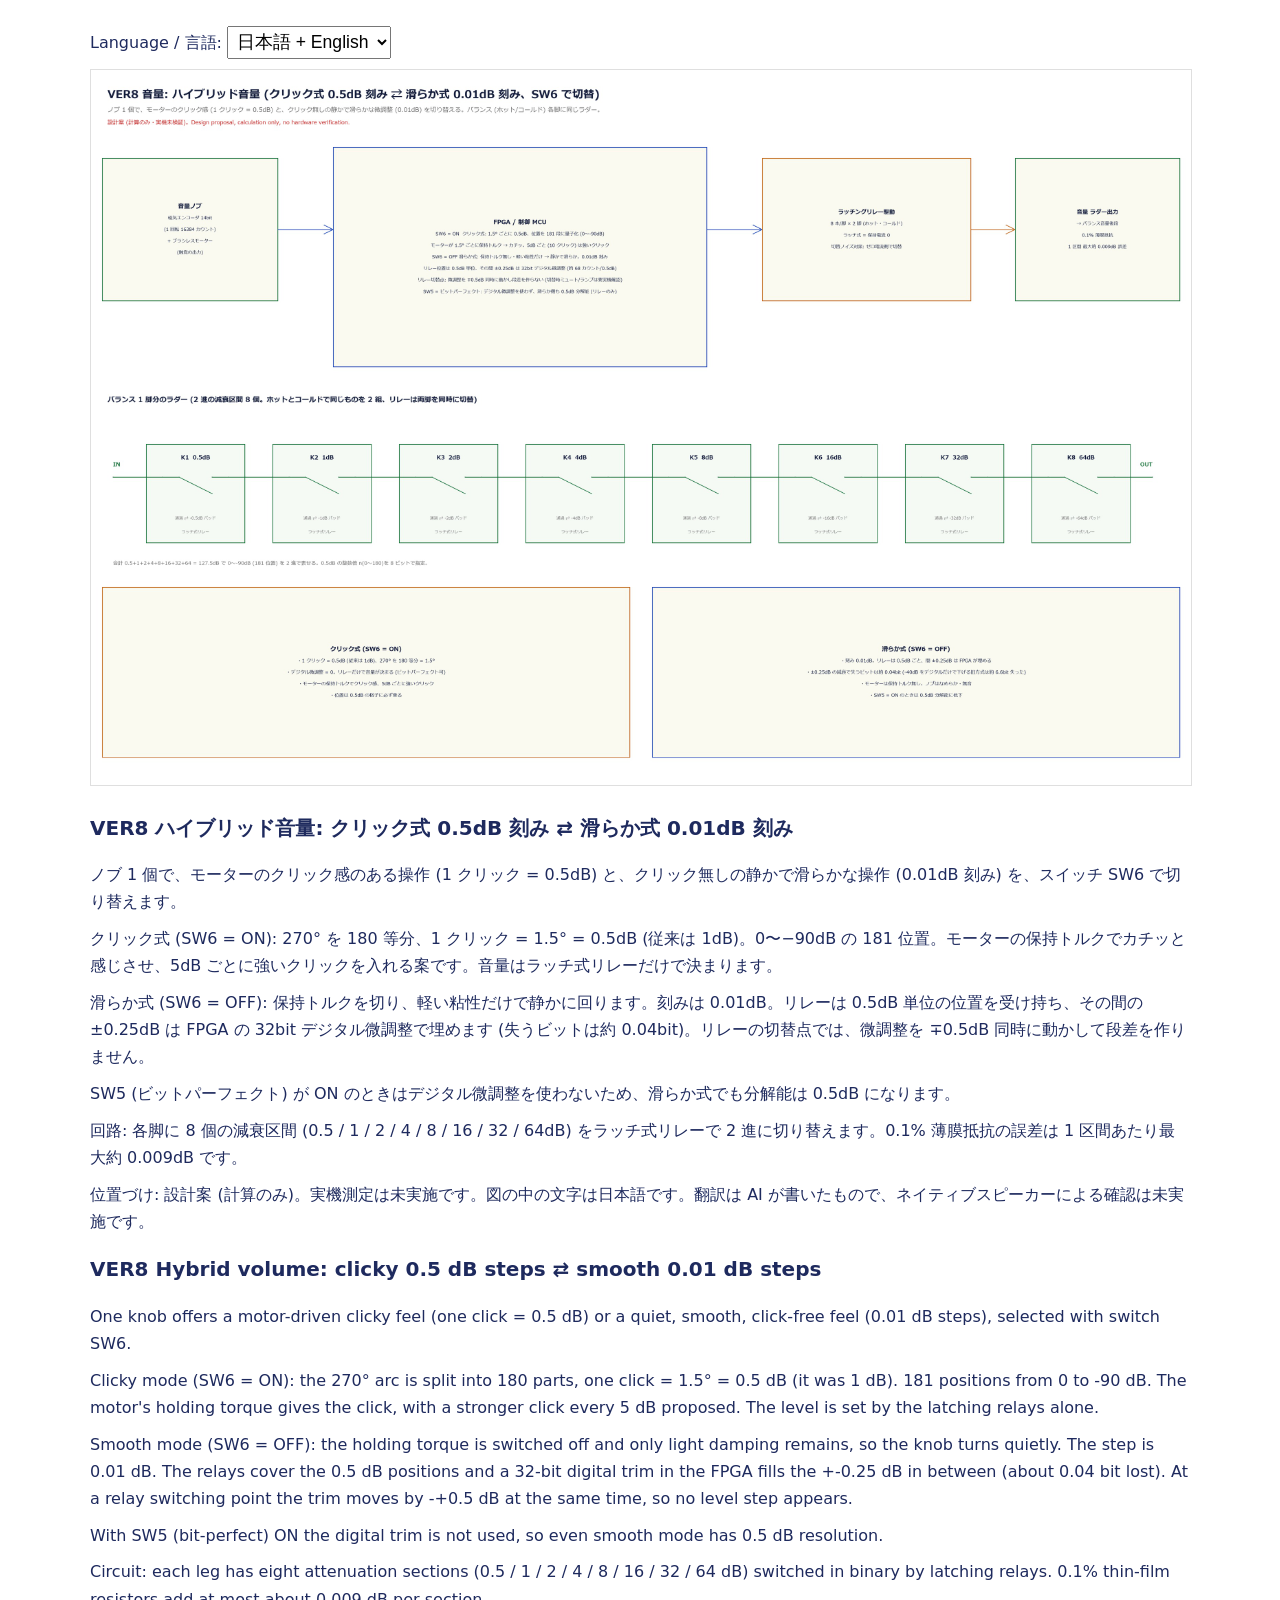
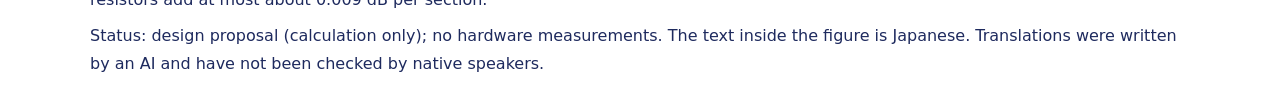
==== analog-amp/ver8-volume.html @ 89228691 "analog-amp: VER8・SV-VER11の音量の回路図と説明(10言語、既定は日英) Co-Authored-By: Claude Sonnet 5.5 <noreply@anthropic" ====
<!doctype html><html lang="ja"><head><meta charset="utf-8"><meta name="viewport" content="width=device-width,initial-scale=1">
<title>VER8 hybrid volume</title>
<style>:root{--bg:#fff;--fg:#1e2a5e}@media(prefers-color-scheme:dark){:root{--bg:#14172a;--fg:#e6e9ff}}
body{margin:0 auto;max-width:1100px;padding:16px;background:var(--bg);color:var(--fg);font:16px/1.7 system-ui,"Meiryo",sans-serif}
img{max-width:100%;height:auto;border:1px solid #8884}select{font-size:1.1rem;padding:.3rem}h2{font-size:1.25rem}p{margin:.6rem 0}section{margin-top:1rem}</style></head><body>
<p><label>Language / 言語: <select id="sel"><option value="default">日本語 + English</option><option value="ja">日本語</option><option value="en">English</option><option value="de">Deutsch</option><option value="ru">Русский</option><option value="uk">Українська</option><option value="it">Italiano</option><option value="fr">Français</option><option value="es">Español</option><option value="ar">العربية</option><option value="fa">فارسی</option></select></label></p>
<p><img src="ver8-volume.jpg" alt="VER8 hybrid volume schematic"></p>
<section lang="ja" id="ja" hidden><h2>VER8 ハイブリッド音量: クリック式 0.5dB 刻み ⇄ 滑らか式 0.01dB 刻み</h2><p>ノブ 1 個で、モーターのクリック感のある操作 (1 クリック = 0.5dB) と、クリック無しの静かで滑らかな操作 (0.01dB 刻み) を、スイッチ SW6 で切り替えます。</p><p>クリック式 (SW6 = ON): 270° を 180 等分、1 クリック = 1.5° = 0.5dB (従来は 1dB)。0〜−90dB の 181 位置。モーターの保持トルクでカチッと感じさせ、5dB ごとに強いクリックを入れる案です。音量はラッチ式リレーだけで決まります。</p><p>滑らか式 (SW6 = OFF): 保持トルクを切り、軽い粘性だけで静かに回ります。刻みは 0.01dB。リレーは 0.5dB 単位の位置を受け持ち、その間の ±0.25dB は FPGA の 32bit デジタル微調整で埋めます (失うビットは約 0.04bit)。リレーの切替点では、微調整を ∓0.5dB 同時に動かして段差を作りません。</p><p>SW5 (ビットパーフェクト) が ON のときはデジタル微調整を使わないため、滑らか式でも分解能は 0.5dB になります。</p><p>回路: 各脚に 8 個の減衰区間 (0.5 / 1 / 2 / 4 / 8 / 16 / 32 / 64dB) をラッチ式リレーで 2 進に切り替えます。0.1% 薄膜抵抗の誤差は 1 区間あたり最大約 0.009dB です。</p><p>位置づけ: 設計案 (計算のみ)。実機測定は未実施です。図の中の文字は日本語です。翻訳は AI が書いたもので、ネイティブスピーカーによる確認は未実施です。</p></section>
<section lang="en" id="en" hidden><h2>VER8 Hybrid volume: clicky 0.5 dB steps ⇄ smooth 0.01 dB steps</h2><p>One knob offers a motor-driven clicky feel (one click = 0.5 dB) or a quiet, smooth, click-free feel (0.01 dB steps), selected with switch SW6.</p><p>Clicky mode (SW6 = ON): the 270° arc is split into 180 parts, one click = 1.5° = 0.5 dB (it was 1 dB). 181 positions from 0 to -90 dB. The motor&#x27;s holding torque gives the click, with a stronger click every 5 dB proposed. The level is set by the latching relays alone.</p><p>Smooth mode (SW6 = OFF): the holding torque is switched off and only light damping remains, so the knob turns quietly. The step is 0.01 dB. The relays cover the 0.5 dB positions and a 32-bit digital trim in the FPGA fills the +-0.25 dB in between (about 0.04 bit lost). At a relay switching point the trim moves by -+0.5 dB at the same time, so no level step appears.</p><p>With SW5 (bit-perfect) ON the digital trim is not used, so even smooth mode has 0.5 dB resolution.</p><p>Circuit: each leg has eight attenuation sections (0.5 / 1 / 2 / 4 / 8 / 16 / 32 / 64 dB) switched in binary by latching relays. 0.1% thin-film resistors add at most about 0.009 dB per section.</p><p>Status: design proposal (calculation only); no hardware measurements. The text inside the figure is Japanese. Translations were written by an AI and have not been checked by native speakers.</p></section>
<section lang="de" id="de" hidden><h2>VER8 Hybrid-Lautstärke: klickend in 0,5-dB-Schritten ⇄ gleitend in 0,01-dB-Schritten</h2><p>Ein einziger Drehknopf bietet entweder motorisch erzeugtes Klickgefühl (ein Klick = 0,5 dB) oder ein leises, gleitendes Drehen ohne Klicks (0,01-dB-Schritte); umgeschaltet wird mit dem Schalter SW6.</p><p>Klickmodus (SW6 = EIN): Der Drehwinkel von 270° ist in 180 Teile geteilt, ein Klick = 1,5° = 0,5 dB (früher 1 dB). 181 Stellungen von 0 bis −90 dB. Das Haltemoment des Motors erzeugt den Klick; vorgeschlagen ist ein stärkerer Klick alle 5 dB. Der Pegel wird allein von den Latching-Relais bestimmt.</p><p>Gleitmodus (SW6 = AUS): Das Haltemoment wird abgeschaltet, es bleibt nur eine leichte Dämpfung, der Knopf dreht sich leise. Die Schrittweite beträgt 0,01 dB. Die Relais decken die 0,5-dB-Stellungen ab, eine digitale 32-Bit-Feinkorrektur im FPGA füllt die ±0,25 dB dazwischen (etwa 0,04 Bit gehen verloren). Am Relais-Umschaltpunkt wird die Korrektur gleichzeitig um ∓0,5 dB bewegt, damit kein Pegelsprung entsteht.</p><p>Ist SW5 (Bit-Perfect) EIN, wird die digitale Feinkorrektur nicht verwendet; auch der Gleitmodus hat dann nur 0,5 dB Auflösung.</p><p>Schaltung: Jeder Zweig hat acht Dämpfungsglieder (0,5 / 1 / 2 / 4 / 8 / 16 / 32 / 64 dB), die binär über Latching-Relais geschaltet werden. 0,1-%-Dünnschichtwiderstände erzeugen höchstens etwa 0,009 dB Abweichung je Glied.</p><p>Status: Entwurf (nur berechnet), keine Messungen am Gerät. Die Beschriftung in der Abbildung ist japanisch. Die Übersetzungen stammen von einer KI und wurden nicht von Muttersprachlern geprüft.</p></section>
<section lang="ru" id="ru" hidden><h2>VER8 Гибридная регулировка громкости: щелчки по 0,5 дБ ⇄ плавно по 0,01 дБ</h2><p>Одна ручка даёт либо ощущение щелчков от мотора (один щелчок = 0,5 дБ), либо тихое плавное вращение без щелчков (шаг 0,01 дБ); режим выбирается переключателем SW6.</p><p>Режим щелчков (SW6 = ВКЛ): угол 270° разделён на 180 частей, один щелчок = 1,5° = 0,5 дБ (раньше 1 дБ). 181 положение от 0 до −90 дБ. Щелчок создаёт удерживающий момент мотора; предлагается более сильный щелчок через каждые 5 дБ. Уровень задают только реле с фиксацией.</p><p>Плавный режим (SW6 = ВЫКЛ): удерживающий момент отключён, остаётся лишь лёгкое демпфирование, ручка вращается тихо. Шаг 0,01 дБ. Реле отвечают за положения через 0,5 дБ, а 32-разрядная цифровая подстройка в ПЛИС заполняет промежуток ±0,25 дБ (теряется около 0,04 бита). В точке переключения реле подстройка одновременно смещается на ∓0,5 дБ, поэтому скачка уровня нет.</p><p>Если SW5 (бит-в-бит) включён, цифровая подстройка не используется, и даже в плавном режиме разрешение составляет 0,5 дБ.</p><p>Схема: в каждом плече восемь ступеней ослабления (0,5 / 1 / 2 / 4 / 8 / 16 / 32 / 64 дБ), коммутируемых двоично реле с фиксацией. Тонкоплёночные резисторы 0,1 % дают не более около 0,009 дБ погрешности на ступень.</p><p>Статус: проект (только расчёт), измерений на реальном устройстве нет. Надписи на рисунке — на японском. Переводы выполнены ИИ и не проверялись носителями языка.</p></section>
<section lang="uk" id="uk" hidden><h2>VER8 Гібридне регулювання гучності: клацання по 0,5 дБ ⇄ плавно по 0,01 дБ</h2><p>Одна ручка дає або відчуття клацань від мотора (одне клацання = 0,5 дБ), або тихе плавне обертання без клацань (крок 0,01 дБ); режим обирається перемикачем SW6.</p><p>Режим клацань (SW6 = УВІМК): кут 270° поділено на 180 частин, одне клацання = 1,5° = 0,5 дБ (раніше 1 дБ). 181 положення від 0 до −90 дБ. Клацання створює утримувальний момент мотора; пропонується сильніше клацання через кожні 5 дБ. Рівень задають лише реле з фіксацією.</p><p>Плавний режим (SW6 = ВИМК): утримувальний момент вимкнено, лишається тільки легке демпфування, ручка обертається тихо. Крок 0,01 дБ. Реле відповідають за положення через 0,5 дБ, а 32-розрядне цифрове підстроювання в ПЛІС заповнює проміжок ±0,25 дБ (втрачається близько 0,04 біта). У точці перемикання реле підстроювання одночасно зміщується на ∓0,5 дБ, тож стрибка рівня немає.</p><p>Якщо SW5 (біт-у-біт) увімкнено, цифрове підстроювання не використовується, і навіть у плавному режимі роздільність становить 0,5 дБ.</p><p>Схема: у кожному плечі вісім ступенів послаблення (0,5 / 1 / 2 / 4 / 8 / 16 / 32 / 64 дБ), які двійково комутуються реле з фіксацією. Тонкоплівкові резистори 0,1 % дають не більше близько 0,009 дБ похибки на ступінь.</p><p>Статус: проєкт (лише розрахунок), вимірювань на реальному пристрої немає. Написи на рисунку — японською. Переклади виконано ШІ й не перевірено носіями мови.</p></section>
<section lang="it" id="it" hidden><h2>VER8 Volume ibrido: a scatti da 0,5 dB ⇄ fluido da 0,01 dB</h2><p>Un&#x27;unica manopola offre il feeling a scatti generato dal motore (uno scatto = 0,5 dB) oppure una rotazione silenziosa e fluida senza scatti (passi da 0,01 dB), selezionabile con l&#x27;interruttore SW6.</p><p>Modalità a scatti (SW6 = ON): l&#x27;arco di 270° è diviso in 180 parti, uno scatto = 1,5° = 0,5 dB (prima 1 dB). 181 posizioni da 0 a −90 dB. La coppia di tenuta del motore dà lo scatto; si propone uno scatto più marcato ogni 5 dB. Il livello è fissato solo dai relè a ritenuta.</p><p>Modalità fluida (SW6 = OFF): la coppia di tenuta è disattivata e resta solo un leggero smorzamento, quindi la manopola gira in silenzio. Il passo è 0,01 dB. I relè coprono le posizioni da 0,5 dB e una regolazione fine digitale a 32 bit nell&#x27;FPGA riempie i ±0,25 dB intermedi (si perdono circa 0,04 bit). Al punto di commutazione dei relè la regolazione si sposta di ∓0,5 dB nello stesso istante, così non compare alcun gradino di livello.</p><p>Con SW5 (bit-perfect) su ON la regolazione fine digitale non viene usata, quindi anche la modalità fluida ha una risoluzione di 0,5 dB.</p><p>Circuito: ogni ramo ha otto sezioni di attenuazione (0,5 / 1 / 2 / 4 / 8 / 16 / 32 / 64 dB) commutate in binario da relè a ritenuta. Le resistenze a film sottile allo 0,1 % introducono al massimo circa 0,009 dB per sezione.</p><p>Stato: proposta di progetto (solo calcolo), nessuna misura su hardware. Il testo nella figura è in giapponese. Le traduzioni sono state scritte da un&#x27;IA e non sono state verificate da madrelingua.</p></section>
<section lang="fr" id="fr" hidden><h2>VER8 Volume hybride : par crans de 0,5 dB ⇄ fluide par pas de 0,01 dB</h2><p>Un seul bouton offre soit la sensation de crans produite par le moteur (un cran = 0,5 dB), soit une rotation silencieuse et fluide sans crans (pas de 0,01 dB), au choix avec l&#x27;interrupteur SW6.</p><p>Mode à crans (SW6 = ON) : l&#x27;arc de 270° est divisé en 180 parties, un cran = 1,5° = 0,5 dB (auparavant 1 dB). 181 positions de 0 à −90 dB. Le couple de maintien du moteur donne le cran ; un cran plus marqué tous les 5 dB est proposé. Le niveau est fixé uniquement par les relais à verrouillage.</p><p>Mode fluide (SW6 = OFF) : le couple de maintien est coupé et il ne reste qu&#x27;un léger amortissement, le bouton tourne donc silencieusement. Le pas est de 0,01 dB. Les relais couvrent les positions de 0,5 dB et un réglage fin numérique sur 32 bits dans le FPGA comble les ±0,25 dB intermédiaires (environ 0,04 bit perdu). Au point de commutation d&#x27;un relais, le réglage fin se déplace de ∓0,5 dB au même instant, de sorte qu&#x27;aucune marche de niveau n&#x27;apparaît.</p><p>Lorsque SW5 (bit-perfect) est sur ON, le réglage fin numérique n&#x27;est pas utilisé ; même en mode fluide la résolution est alors de 0,5 dB.</p><p>Circuit : chaque branche comporte huit cellules d&#x27;atténuation (0,5 / 1 / 2 / 4 / 8 / 16 / 32 / 64 dB) commutées en binaire par des relais à verrouillage. Les résistances à couche mince à 0,1 % ajoutent au plus environ 0,009 dB par cellule.</p><p>Statut : proposition de conception (calcul seulement), aucune mesure sur matériel. Le texte dans la figure est en japonais. Les traductions ont été rédigées par une IA et n&#x27;ont pas été vérifiées par des locuteurs natifs.</p></section>
<section lang="es" id="es" hidden><h2>VER8 Volumen híbrido: por clics de 0,5 dB ⇄ suave en pasos de 0,01 dB</h2><p>Un solo mando ofrece la sensación de clics generada por el motor (un clic = 0,5 dB) o un giro silencioso y suave sin clics (pasos de 0,01 dB), seleccionable con el interruptor SW6.</p><p>Modo con clics (SW6 = ON): el arco de 270° se divide en 180 partes, un clic = 1,5° = 0,5 dB (antes 1 dB). 181 posiciones de 0 a −90 dB. El par de retención del motor produce el clic; se propone un clic más fuerte cada 5 dB. El nivel lo fijan solo los relés de enclavamiento.</p><p>Modo suave (SW6 = OFF): se desactiva el par de retención y solo queda un ligero amortiguamiento, de modo que el mando gira en silencio. El paso es de 0,01 dB. Los relés cubren las posiciones de 0,5 dB y un ajuste fino digital de 32 bits en la FPGA rellena los ±0,25 dB intermedios (se pierden unos 0,04 bits). En el punto de conmutación de un relé, el ajuste fino se desplaza ∓0,5 dB a la vez, así que no aparece ningún escalón de nivel.</p><p>Con SW5 (bit-perfect) en ON no se usa el ajuste fino digital, por lo que incluso el modo suave tiene una resolución de 0,5 dB.</p><p>Circuito: cada rama tiene ocho secciones de atenuación (0,5 / 1 / 2 / 4 / 8 / 16 / 32 / 64 dB) conmutadas en binario por relés de enclavamiento. Las resistencias de película delgada al 0,1 % añaden como máximo unos 0,009 dB por sección.</p><p>Estado: propuesta de diseño (solo cálculo), sin mediciones en hardware. El texto dentro de la figura está en japonés. Las traducciones las escribió una IA y no las han revisado hablantes nativos.</p></section>
<section lang="ar" dir="rtl" id="ar" hidden><h2>VER8 مستوى صوت هجين: نقرات بخطوة 0.5 ديسيبل ⇄ سلس بخطوة 0.01 ديسيبل</h2><p>يوفّر مقبض واحد إما إحساس النقرات الناتج عن المحرّك (نقرة واحدة = 0.5 ديسيبل) أو دورانًا هادئًا وسلسًا بلا نقرات (خطوة 0.01 ديسيبل)، ويُختار ذلك بالمفتاح SW6.</p><p>وضع النقرات (SW6 = تشغيل): يُقسَّم قوس 270° إلى 180 جزءًا، والنقرة الواحدة = 1.5° = 0.5 ديسيبل (كانت 1 ديسيبل). 181 موضعًا من 0 إلى −90 ديسيبل. تُنتج عزم تثبيت المحرّك النقرة، ويُقترح نقرة أقوى كل 5 ديسيبل. ويُحدَّد المستوى بالمرحّلات ذات التثبيت وحدها.</p><p>الوضع السلس (SW6 = إيقاف): يُلغى عزم التثبيت ويبقى تخميد خفيف فقط، فيدور المقبض بهدوء. الخطوة 0.01 ديسيبل. تتولى المرحّلات المواضع بخطوة 0.5 ديسيبل، ويملأ ضبط رقمي دقيق بدقة 32 بت في FPGA مجال ±0.25 ديسيبل بينها (يُفقد نحو 0.04 بت). وعند نقطة تبديل المرحّل يتحرك الضبط الدقيق بمقدار ∓0.5 ديسيبل في اللحظة نفسها فلا تظهر قفزة في المستوى.</p><p>عندما يكون SW5 (بت بيرفكت) قيد التشغيل لا يُستخدم الضبط الرقمي الدقيق، فتكون الدقة 0.5 ديسيبل حتى في الوضع السلس.</p><p>الدارة: في كل فرع ثماني مراحل توهين (0.5 / 1 / 2 / 4 / 8 / 16 / 32 / 64 ديسيبل) تُبدَّل ثنائيًا بمرحّلات ذات تثبيت. وتضيف المقاومات ذات الغشاء الرقيق بدقة 0.1% نحو 0.009 ديسيبل كحد أقصى لكل مرحلة.</p><p>الوضع: مقترح تصميم (حسابات فقط) ولم تُجرَ أي قياسات على جهاز فعلي. النص داخل الصورة بالياباني. كُتبت الترجمات بواسطة الذكاء الاصطناعي ولم يراجعها ناطقون أصليون.</p></section>
<section lang="fa" dir="rtl" id="fa" hidden><h2>VER8 ولوم ترکیبی: کلیکی با گام ۰٫۵ دسی‌بل ⇄ نرم با گام ۰٫۰۱ دسی‌بل</h2><p>یک دستگیره یا حس کلیک‌های موتوری (هر کلیک = ۰٫۵ دسی‌بل) یا چرخش آرام و نرم بدون کلیک (گام ۰٫۰۱ دسی‌بل) را فراهم می‌کند و با کلید SW6 انتخاب می‌شود.</p><p>حالت کلیکی (SW6 = روشن): قوس ۲۷۰ درجه به ۱۸۰ بخش تقسیم می‌شود و هر کلیک = ۱٫۵ درجه = ۰٫۵ دسی‌بل (قبلاً ۱ دسی‌بل). ۱۸۱ موقعیت از ۰ تا ۹۰− دسی‌بل. گشتاور نگهدارنده موتور کلیک را ایجاد می‌کند و کلیکی قوی‌تر در هر ۵ دسی‌بل پیشنهاد شده است. سطح فقط با رله‌های قفل‌شونده تعیین می‌شود.</p><p>حالت نرم (SW6 = خاموش): گشتاور نگهدارنده قطع می‌شود و فقط میرایی ملایمی می‌ماند، پس دستگیره بی‌صدا می‌چرخد. گام ۰٫۰۱ دسی‌بل است. رله‌ها موقعیت‌های ۰٫۵ دسی‌بلی را پوشش می‌دهند و تنظیم دقیق دیجیتال ۳۲ بیتی در FPGA بازهٔ ±۰٫۲۵ دسی‌بل میان آن‌ها را پر می‌کند (حدود ۰٫۰۴ بیت از دست می‌رود). در نقطهٔ سوئیچ رله، تنظیم دقیق هم‌زمان ∓۰٫۵ دسی‌بل جابه‌جا می‌شود تا پله‌ای در سطح پدید نیاید.</p><p>وقتی SW5 (بیت‌پرفکت) روشن است، تنظیم دقیق دیجیتال استفاده نمی‌شود و حتی در حالت نرم دقت ۰٫۵ دسی‌بل است.</p><p>مدار: هر شاخه هشت بخش تضعیف دارد (۰٫۵ / ۱ / ۲ / ۴ / ۸ / ۱۶ / ۳۲ / ۶۴ دسی‌بل) که با رله‌های قفل‌شونده به‌صورت دودویی سوئیچ می‌شوند. مقاومت‌های لایه‌نازک ۰٫۱٪ حداکثر حدود ۰٫۰۰۹ دسی‌بل خطا به ازای هر بخش اضافه می‌کنند.</p><p>وضعیت: پیشنهاد طراحی (فقط محاسبه) و بدون اندازه‌گیری روی سخت‌افزار. متن داخل تصویر ژاپنی است. ترجمه‌ها را هوش مصنوعی نوشته و گویشوران بومی بررسی نکرده‌اند.</p></section>
<script>(function(){var s=document.getElementById('sel');
function show(v){var on=v==='default'?['ja','en']:[v];document.querySelectorAll('section').forEach(function(e){e.hidden=on.indexOf(e.id)<0});s.value=v;try{localStorage.setItem('vollang',v)}catch(e){}}
var v='default';try{v=localStorage.getItem('vollang')||'default'}catch(e){}if(v!=='default'&&!document.getElementById(v))v='default';show(v);s.onchange=function(){show(s.value)}})();</script></body></html>
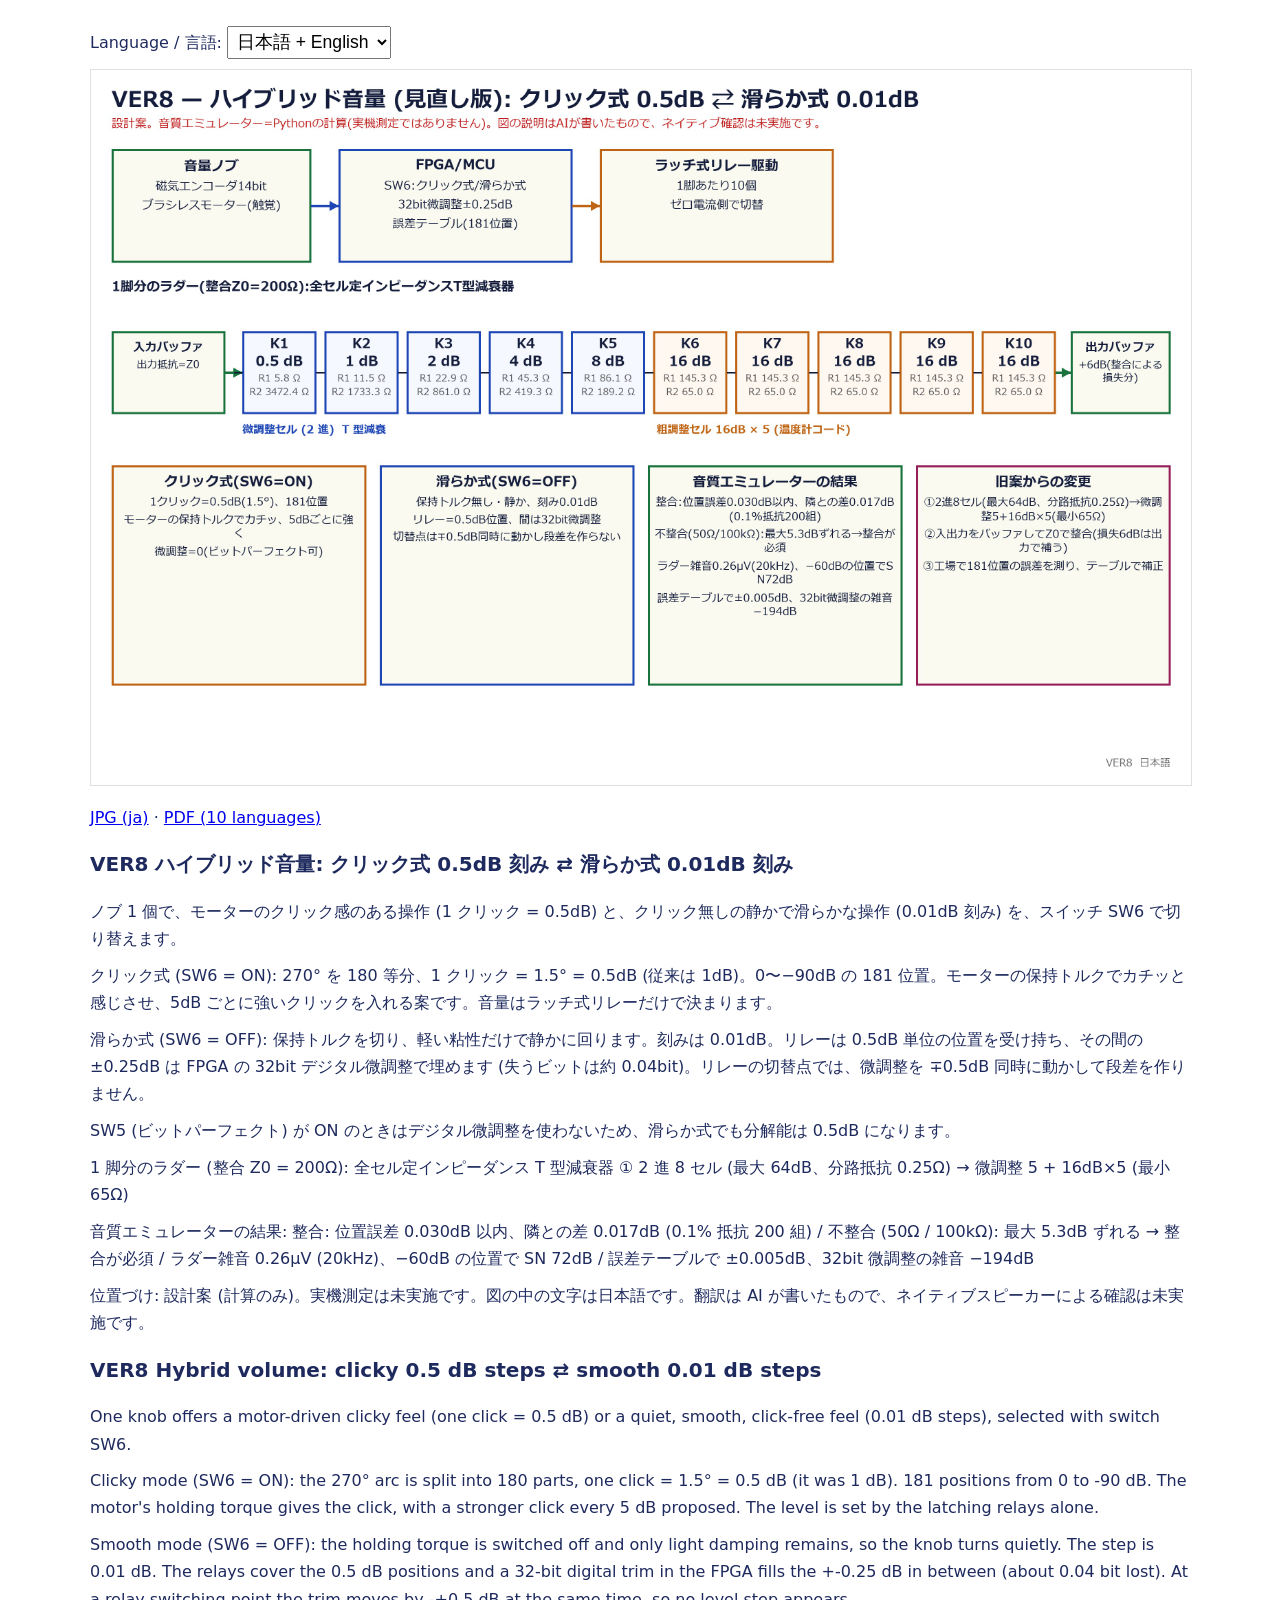
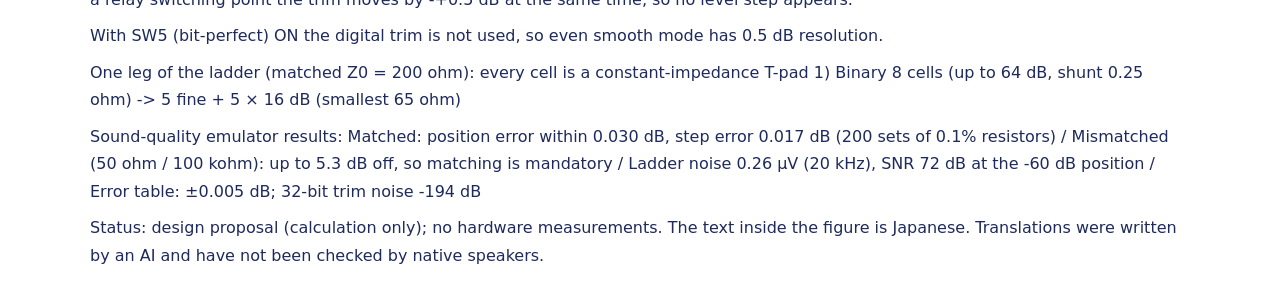
==== commit a9400266: "analog-amp: 音量の回路図(見直し版、10言語のJPG・PDF)と解説ページ Co-Authored-By: Claude Sonnet 5.5 <noreply@anthropic.com" ====
--- a/analog-amp/ver8-volume.html
+++ b/analog-amp/ver8-volume.html
@@ -4,17 +4,18 @@
 body{margin:0 auto;max-width:1100px;padding:16px;background:var(--bg);color:var(--fg);font:16px/1.7 system-ui,"Meiryo",sans-serif}
 img{max-width:100%;height:auto;border:1px solid #8884}select{font-size:1.1rem;padding:.3rem}h2{font-size:1.25rem}p{margin:.6rem 0}section{margin-top:1rem}</style></head><body>
 <p><label>Language / 言語: <select id="sel"><option value="default">日本語 + English</option><option value="ja">日本語</option><option value="en">English</option><option value="de">Deutsch</option><option value="ru">Русский</option><option value="uk">Українська</option><option value="it">Italiano</option><option value="fr">Français</option><option value="es">Español</option><option value="ar">العربية</option><option value="fa">فارسی</option></select></label></p>
-<p><img src="ver8-volume.jpg" alt="VER8 hybrid volume schematic"></p>
-<section lang="ja" id="ja" hidden><h2>VER8 ハイブリッド音量: クリック式 0.5dB 刻み ⇄ 滑らか式 0.01dB 刻み</h2><p>ノブ 1 個で、モーターのクリック感のある操作 (1 クリック = 0.5dB) と、クリック無しの静かで滑らかな操作 (0.01dB 刻み) を、スイッチ SW6 で切り替えます。</p><p>クリック式 (SW6 = ON): 270° を 180 等分、1 クリック = 1.5° = 0.5dB (従来は 1dB)。0〜−90dB の 181 位置。モーターの保持トルクでカチッと感じさせ、5dB ごとに強いクリックを入れる案です。音量はラッチ式リレーだけで決まります。</p><p>滑らか式 (SW6 = OFF): 保持トルクを切り、軽い粘性だけで静かに回ります。刻みは 0.01dB。リレーは 0.5dB 単位の位置を受け持ち、その間の ±0.25dB は FPGA の 32bit デジタル微調整で埋めます (失うビットは約 0.04bit)。リレーの切替点では、微調整を ∓0.5dB 同時に動かして段差を作りません。</p><p>SW5 (ビットパーフェクト) が ON のときはデジタル微調整を使わないため、滑らか式でも分解能は 0.5dB になります。</p><p>回路: 各脚に 8 個の減衰区間 (0.5 / 1 / 2 / 4 / 8 / 16 / 32 / 64dB) をラッチ式リレーで 2 進に切り替えます。0.1% 薄膜抵抗の誤差は 1 区間あたり最大約 0.009dB です。</p><p>位置づけ: 設計案 (計算のみ)。実機測定は未実施です。図の中の文字は日本語です。翻訳は AI が書いたもので、ネイティブスピーカーによる確認は未実施です。</p></section>
-<section lang="en" id="en" hidden><h2>VER8 Hybrid volume: clicky 0.5 dB steps ⇄ smooth 0.01 dB steps</h2><p>One knob offers a motor-driven clicky feel (one click = 0.5 dB) or a quiet, smooth, click-free feel (0.01 dB steps), selected with switch SW6.</p><p>Clicky mode (SW6 = ON): the 270° arc is split into 180 parts, one click = 1.5° = 0.5 dB (it was 1 dB). 181 positions from 0 to -90 dB. The motor&#x27;s holding torque gives the click, with a stronger click every 5 dB proposed. The level is set by the latching relays alone.</p><p>Smooth mode (SW6 = OFF): the holding torque is switched off and only light damping remains, so the knob turns quietly. The step is 0.01 dB. The relays cover the 0.5 dB positions and a 32-bit digital trim in the FPGA fills the +-0.25 dB in between (about 0.04 bit lost). At a relay switching point the trim moves by -+0.5 dB at the same time, so no level step appears.</p><p>With SW5 (bit-perfect) ON the digital trim is not used, so even smooth mode has 0.5 dB resolution.</p><p>Circuit: each leg has eight attenuation sections (0.5 / 1 / 2 / 4 / 8 / 16 / 32 / 64 dB) switched in binary by latching relays. 0.1% thin-film resistors add at most about 0.009 dB per section.</p><p>Status: design proposal (calculation only); no hardware measurements. The text inside the figure is Japanese. Translations were written by an AI and have not been checked by native speakers.</p></section>
-<section lang="de" id="de" hidden><h2>VER8 Hybrid-Lautstärke: klickend in 0,5-dB-Schritten ⇄ gleitend in 0,01-dB-Schritten</h2><p>Ein einziger Drehknopf bietet entweder motorisch erzeugtes Klickgefühl (ein Klick = 0,5 dB) oder ein leises, gleitendes Drehen ohne Klicks (0,01-dB-Schritte); umgeschaltet wird mit dem Schalter SW6.</p><p>Klickmodus (SW6 = EIN): Der Drehwinkel von 270° ist in 180 Teile geteilt, ein Klick = 1,5° = 0,5 dB (früher 1 dB). 181 Stellungen von 0 bis −90 dB. Das Haltemoment des Motors erzeugt den Klick; vorgeschlagen ist ein stärkerer Klick alle 5 dB. Der Pegel wird allein von den Latching-Relais bestimmt.</p><p>Gleitmodus (SW6 = AUS): Das Haltemoment wird abgeschaltet, es bleibt nur eine leichte Dämpfung, der Knopf dreht sich leise. Die Schrittweite beträgt 0,01 dB. Die Relais decken die 0,5-dB-Stellungen ab, eine digitale 32-Bit-Feinkorrektur im FPGA füllt die ±0,25 dB dazwischen (etwa 0,04 Bit gehen verloren). Am Relais-Umschaltpunkt wird die Korrektur gleichzeitig um ∓0,5 dB bewegt, damit kein Pegelsprung entsteht.</p><p>Ist SW5 (Bit-Perfect) EIN, wird die digitale Feinkorrektur nicht verwendet; auch der Gleitmodus hat dann nur 0,5 dB Auflösung.</p><p>Schaltung: Jeder Zweig hat acht Dämpfungsglieder (0,5 / 1 / 2 / 4 / 8 / 16 / 32 / 64 dB), die binär über Latching-Relais geschaltet werden. 0,1-%-Dünnschichtwiderstände erzeugen höchstens etwa 0,009 dB Abweichung je Glied.</p><p>Status: Entwurf (nur berechnet), keine Messungen am Gerät. Die Beschriftung in der Abbildung ist japanisch. Die Übersetzungen stammen von einer KI und wurden nicht von Muttersprachlern geprüft.</p></section>
-<section lang="ru" id="ru" hidden><h2>VER8 Гибридная регулировка громкости: щелчки по 0,5 дБ ⇄ плавно по 0,01 дБ</h2><p>Одна ручка даёт либо ощущение щелчков от мотора (один щелчок = 0,5 дБ), либо тихое плавное вращение без щелчков (шаг 0,01 дБ); режим выбирается переключателем SW6.</p><p>Режим щелчков (SW6 = ВКЛ): угол 270° разделён на 180 частей, один щелчок = 1,5° = 0,5 дБ (раньше 1 дБ). 181 положение от 0 до −90 дБ. Щелчок создаёт удерживающий момент мотора; предлагается более сильный щелчок через каждые 5 дБ. Уровень задают только реле с фиксацией.</p><p>Плавный режим (SW6 = ВЫКЛ): удерживающий момент отключён, остаётся лишь лёгкое демпфирование, ручка вращается тихо. Шаг 0,01 дБ. Реле отвечают за положения через 0,5 дБ, а 32-разрядная цифровая подстройка в ПЛИС заполняет промежуток ±0,25 дБ (теряется около 0,04 бита). В точке переключения реле подстройка одновременно смещается на ∓0,5 дБ, поэтому скачка уровня нет.</p><p>Если SW5 (бит-в-бит) включён, цифровая подстройка не используется, и даже в плавном режиме разрешение составляет 0,5 дБ.</p><p>Схема: в каждом плече восемь ступеней ослабления (0,5 / 1 / 2 / 4 / 8 / 16 / 32 / 64 дБ), коммутируемых двоично реле с фиксацией. Тонкоплёночные резисторы 0,1 % дают не более около 0,009 дБ погрешности на ступень.</p><p>Статус: проект (только расчёт), измерений на реальном устройстве нет. Надписи на рисунке — на японском. Переводы выполнены ИИ и не проверялись носителями языка.</p></section>
-<section lang="uk" id="uk" hidden><h2>VER8 Гібридне регулювання гучності: клацання по 0,5 дБ ⇄ плавно по 0,01 дБ</h2><p>Одна ручка дає або відчуття клацань від мотора (одне клацання = 0,5 дБ), або тихе плавне обертання без клацань (крок 0,01 дБ); режим обирається перемикачем SW6.</p><p>Режим клацань (SW6 = УВІМК): кут 270° поділено на 180 частин, одне клацання = 1,5° = 0,5 дБ (раніше 1 дБ). 181 положення від 0 до −90 дБ. Клацання створює утримувальний момент мотора; пропонується сильніше клацання через кожні 5 дБ. Рівень задають лише реле з фіксацією.</p><p>Плавний режим (SW6 = ВИМК): утримувальний момент вимкнено, лишається тільки легке демпфування, ручка обертається тихо. Крок 0,01 дБ. Реле відповідають за положення через 0,5 дБ, а 32-розрядне цифрове підстроювання в ПЛІС заповнює проміжок ±0,25 дБ (втрачається близько 0,04 біта). У точці перемикання реле підстроювання одночасно зміщується на ∓0,5 дБ, тож стрибка рівня немає.</p><p>Якщо SW5 (біт-у-біт) увімкнено, цифрове підстроювання не використовується, і навіть у плавному режимі роздільність становить 0,5 дБ.</p><p>Схема: у кожному плечі вісім ступенів послаблення (0,5 / 1 / 2 / 4 / 8 / 16 / 32 / 64 дБ), які двійково комутуються реле з фіксацією. Тонкоплівкові резистори 0,1 % дають не більше близько 0,009 дБ похибки на ступінь.</p><p>Статус: проєкт (лише розрахунок), вимірювань на реальному пристрої немає. Написи на рисунку — японською. Переклади виконано ШІ й не перевірено носіями мови.</p></section>
-<section lang="it" id="it" hidden><h2>VER8 Volume ibrido: a scatti da 0,5 dB ⇄ fluido da 0,01 dB</h2><p>Un&#x27;unica manopola offre il feeling a scatti generato dal motore (uno scatto = 0,5 dB) oppure una rotazione silenziosa e fluida senza scatti (passi da 0,01 dB), selezionabile con l&#x27;interruttore SW6.</p><p>Modalità a scatti (SW6 = ON): l&#x27;arco di 270° è diviso in 180 parti, uno scatto = 1,5° = 0,5 dB (prima 1 dB). 181 posizioni da 0 a −90 dB. La coppia di tenuta del motore dà lo scatto; si propone uno scatto più marcato ogni 5 dB. Il livello è fissato solo dai relè a ritenuta.</p><p>Modalità fluida (SW6 = OFF): la coppia di tenuta è disattivata e resta solo un leggero smorzamento, quindi la manopola gira in silenzio. Il passo è 0,01 dB. I relè coprono le posizioni da 0,5 dB e una regolazione fine digitale a 32 bit nell&#x27;FPGA riempie i ±0,25 dB intermedi (si perdono circa 0,04 bit). Al punto di commutazione dei relè la regolazione si sposta di ∓0,5 dB nello stesso istante, così non compare alcun gradino di livello.</p><p>Con SW5 (bit-perfect) su ON la regolazione fine digitale non viene usata, quindi anche la modalità fluida ha una risoluzione di 0,5 dB.</p><p>Circuito: ogni ramo ha otto sezioni di attenuazione (0,5 / 1 / 2 / 4 / 8 / 16 / 32 / 64 dB) commutate in binario da relè a ritenuta. Le resistenze a film sottile allo 0,1 % introducono al massimo circa 0,009 dB per sezione.</p><p>Stato: proposta di progetto (solo calcolo), nessuna misura su hardware. Il testo nella figura è in giapponese. Le traduzioni sono state scritte da un&#x27;IA e non sono state verificate da madrelingua.</p></section>
-<section lang="fr" id="fr" hidden><h2>VER8 Volume hybride : par crans de 0,5 dB ⇄ fluide par pas de 0,01 dB</h2><p>Un seul bouton offre soit la sensation de crans produite par le moteur (un cran = 0,5 dB), soit une rotation silencieuse et fluide sans crans (pas de 0,01 dB), au choix avec l&#x27;interrupteur SW6.</p><p>Mode à crans (SW6 = ON) : l&#x27;arc de 270° est divisé en 180 parties, un cran = 1,5° = 0,5 dB (auparavant 1 dB). 181 positions de 0 à −90 dB. Le couple de maintien du moteur donne le cran ; un cran plus marqué tous les 5 dB est proposé. Le niveau est fixé uniquement par les relais à verrouillage.</p><p>Mode fluide (SW6 = OFF) : le couple de maintien est coupé et il ne reste qu&#x27;un léger amortissement, le bouton tourne donc silencieusement. Le pas est de 0,01 dB. Les relais couvrent les positions de 0,5 dB et un réglage fin numérique sur 32 bits dans le FPGA comble les ±0,25 dB intermédiaires (environ 0,04 bit perdu). Au point de commutation d&#x27;un relais, le réglage fin se déplace de ∓0,5 dB au même instant, de sorte qu&#x27;aucune marche de niveau n&#x27;apparaît.</p><p>Lorsque SW5 (bit-perfect) est sur ON, le réglage fin numérique n&#x27;est pas utilisé ; même en mode fluide la résolution est alors de 0,5 dB.</p><p>Circuit : chaque branche comporte huit cellules d&#x27;atténuation (0,5 / 1 / 2 / 4 / 8 / 16 / 32 / 64 dB) commutées en binaire par des relais à verrouillage. Les résistances à couche mince à 0,1 % ajoutent au plus environ 0,009 dB par cellule.</p><p>Statut : proposition de conception (calcul seulement), aucune mesure sur matériel. Le texte dans la figure est en japonais. Les traductions ont été rédigées par une IA et n&#x27;ont pas été vérifiées par des locuteurs natifs.</p></section>
-<section lang="es" id="es" hidden><h2>VER8 Volumen híbrido: por clics de 0,5 dB ⇄ suave en pasos de 0,01 dB</h2><p>Un solo mando ofrece la sensación de clics generada por el motor (un clic = 0,5 dB) o un giro silencioso y suave sin clics (pasos de 0,01 dB), seleccionable con el interruptor SW6.</p><p>Modo con clics (SW6 = ON): el arco de 270° se divide en 180 partes, un clic = 1,5° = 0,5 dB (antes 1 dB). 181 posiciones de 0 a −90 dB. El par de retención del motor produce el clic; se propone un clic más fuerte cada 5 dB. El nivel lo fijan solo los relés de enclavamiento.</p><p>Modo suave (SW6 = OFF): se desactiva el par de retención y solo queda un ligero amortiguamiento, de modo que el mando gira en silencio. El paso es de 0,01 dB. Los relés cubren las posiciones de 0,5 dB y un ajuste fino digital de 32 bits en la FPGA rellena los ±0,25 dB intermedios (se pierden unos 0,04 bits). En el punto de conmutación de un relé, el ajuste fino se desplaza ∓0,5 dB a la vez, así que no aparece ningún escalón de nivel.</p><p>Con SW5 (bit-perfect) en ON no se usa el ajuste fino digital, por lo que incluso el modo suave tiene una resolución de 0,5 dB.</p><p>Circuito: cada rama tiene ocho secciones de atenuación (0,5 / 1 / 2 / 4 / 8 / 16 / 32 / 64 dB) conmutadas en binario por relés de enclavamiento. Las resistencias de película delgada al 0,1 % añaden como máximo unos 0,009 dB por sección.</p><p>Estado: propuesta de diseño (solo cálculo), sin mediciones en hardware. El texto dentro de la figura está en japonés. Las traducciones las escribió una IA y no las han revisado hablantes nativos.</p></section>
-<section lang="ar" dir="rtl" id="ar" hidden><h2>VER8 مستوى صوت هجين: نقرات بخطوة 0.5 ديسيبل ⇄ سلس بخطوة 0.01 ديسيبل</h2><p>يوفّر مقبض واحد إما إحساس النقرات الناتج عن المحرّك (نقرة واحدة = 0.5 ديسيبل) أو دورانًا هادئًا وسلسًا بلا نقرات (خطوة 0.01 ديسيبل)، ويُختار ذلك بالمفتاح SW6.</p><p>وضع النقرات (SW6 = تشغيل): يُقسَّم قوس 270° إلى 180 جزءًا، والنقرة الواحدة = 1.5° = 0.5 ديسيبل (كانت 1 ديسيبل). 181 موضعًا من 0 إلى −90 ديسيبل. تُنتج عزم تثبيت المحرّك النقرة، ويُقترح نقرة أقوى كل 5 ديسيبل. ويُحدَّد المستوى بالمرحّلات ذات التثبيت وحدها.</p><p>الوضع السلس (SW6 = إيقاف): يُلغى عزم التثبيت ويبقى تخميد خفيف فقط، فيدور المقبض بهدوء. الخطوة 0.01 ديسيبل. تتولى المرحّلات المواضع بخطوة 0.5 ديسيبل، ويملأ ضبط رقمي دقيق بدقة 32 بت في FPGA مجال ±0.25 ديسيبل بينها (يُفقد نحو 0.04 بت). وعند نقطة تبديل المرحّل يتحرك الضبط الدقيق بمقدار ∓0.5 ديسيبل في اللحظة نفسها فلا تظهر قفزة في المستوى.</p><p>عندما يكون SW5 (بت بيرفكت) قيد التشغيل لا يُستخدم الضبط الرقمي الدقيق، فتكون الدقة 0.5 ديسيبل حتى في الوضع السلس.</p><p>الدارة: في كل فرع ثماني مراحل توهين (0.5 / 1 / 2 / 4 / 8 / 16 / 32 / 64 ديسيبل) تُبدَّل ثنائيًا بمرحّلات ذات تثبيت. وتضيف المقاومات ذات الغشاء الرقيق بدقة 0.1% نحو 0.009 ديسيبل كحد أقصى لكل مرحلة.</p><p>الوضع: مقترح تصميم (حسابات فقط) ولم تُجرَ أي قياسات على جهاز فعلي. النص داخل الصورة بالياباني. كُتبت الترجمات بواسطة الذكاء الاصطناعي ولم يراجعها ناطقون أصليون.</p></section>
-<section lang="fa" dir="rtl" id="fa" hidden><h2>VER8 ولوم ترکیبی: کلیکی با گام ۰٫۵ دسی‌بل ⇄ نرم با گام ۰٫۰۱ دسی‌بل</h2><p>یک دستگیره یا حس کلیک‌های موتوری (هر کلیک = ۰٫۵ دسی‌بل) یا چرخش آرام و نرم بدون کلیک (گام ۰٫۰۱ دسی‌بل) را فراهم می‌کند و با کلید SW6 انتخاب می‌شود.</p><p>حالت کلیکی (SW6 = روشن): قوس ۲۷۰ درجه به ۱۸۰ بخش تقسیم می‌شود و هر کلیک = ۱٫۵ درجه = ۰٫۵ دسی‌بل (قبلاً ۱ دسی‌بل). ۱۸۱ موقعیت از ۰ تا ۹۰− دسی‌بل. گشتاور نگهدارنده موتور کلیک را ایجاد می‌کند و کلیکی قوی‌تر در هر ۵ دسی‌بل پیشنهاد شده است. سطح فقط با رله‌های قفل‌شونده تعیین می‌شود.</p><p>حالت نرم (SW6 = خاموش): گشتاور نگهدارنده قطع می‌شود و فقط میرایی ملایمی می‌ماند، پس دستگیره بی‌صدا می‌چرخد. گام ۰٫۰۱ دسی‌بل است. رله‌ها موقعیت‌های ۰٫۵ دسی‌بلی را پوشش می‌دهند و تنظیم دقیق دیجیتال ۳۲ بیتی در FPGA بازهٔ ±۰٫۲۵ دسی‌بل میان آن‌ها را پر می‌کند (حدود ۰٫۰۴ بیت از دست می‌رود). در نقطهٔ سوئیچ رله، تنظیم دقیق هم‌زمان ∓۰٫۵ دسی‌بل جابه‌جا می‌شود تا پله‌ای در سطح پدید نیاید.</p><p>وقتی SW5 (بیت‌پرفکت) روشن است، تنظیم دقیق دیجیتال استفاده نمی‌شود و حتی در حالت نرم دقت ۰٫۵ دسی‌بل است.</p><p>مدار: هر شاخه هشت بخش تضعیف دارد (۰٫۵ / ۱ / ۲ / ۴ / ۸ / ۱۶ / ۳۲ / ۶۴ دسی‌بل) که با رله‌های قفل‌شونده به‌صورت دودویی سوئیچ می‌شوند. مقاومت‌های لایه‌نازک ۰٫۱٪ حداکثر حدود ۰٫۰۰۹ دسی‌بل خطا به ازای هر بخش اضافه می‌کنند.</p><p>وضعیت: پیشنهاد طراحی (فقط محاسبه) و بدون اندازه‌گیری روی سخت‌افزار. متن داخل تصویر ژاپنی است. ترجمه‌ها را هوش مصنوعی نوشته و گویشوران بومی بررسی نکرده‌اند.</p></section>
+<p><img id="fig" data-base="ver8-volume-" alt="VER8 hybrid volume schematic"></p>
+<p><a id="dl1" href="#">JPG</a> · <a href="ver8-volume-10lang.pdf">PDF (10 languages)</a></p>
+<section lang="ja" id="ja" hidden><h2>VER8 ハイブリッド音量: クリック式 0.5dB 刻み ⇄ 滑らか式 0.01dB 刻み</h2><p>ノブ 1 個で、モーターのクリック感のある操作 (1 クリック = 0.5dB) と、クリック無しの静かで滑らかな操作 (0.01dB 刻み) を、スイッチ SW6 で切り替えます。</p><p>クリック式 (SW6 = ON): 270° を 180 等分、1 クリック = 1.5° = 0.5dB (従来は 1dB)。0〜−90dB の 181 位置。モーターの保持トルクでカチッと感じさせ、5dB ごとに強いクリックを入れる案です。音量はラッチ式リレーだけで決まります。</p><p>滑らか式 (SW6 = OFF): 保持トルクを切り、軽い粘性だけで静かに回ります。刻みは 0.01dB。リレーは 0.5dB 単位の位置を受け持ち、その間の ±0.25dB は FPGA の 32bit デジタル微調整で埋めます (失うビットは約 0.04bit)。リレーの切替点では、微調整を ∓0.5dB 同時に動かして段差を作りません。</p><p>SW5 (ビットパーフェクト) が ON のときはデジタル微調整を使わないため、滑らか式でも分解能は 0.5dB になります。</p><p>1 脚分のラダー (整合 Z0 = 200Ω): 全セル定インピーダンス T 型減衰器 ① 2 進 8 セル (最大 64dB、分路抵抗 0.25Ω) → 微調整 5 + 16dB×5 (最小 65Ω)</p><p>音質エミュレーターの結果: 整合: 位置誤差 0.030dB 以内、隣との差 0.017dB (0.1% 抵抗 200 組) / 不整合 (50Ω / 100kΩ): 最大 5.3dB ずれる → 整合が必須 / ラダー雑音 0.26µV (20kHz)、−60dB の位置で SN 72dB / 誤差テーブルで ±0.005dB、32bit 微調整の雑音 −194dB</p><p>位置づけ: 設計案 (計算のみ)。実機測定は未実施です。図の中の文字は日本語です。翻訳は AI が書いたもので、ネイティブスピーカーによる確認は未実施です。</p></section>
+<section lang="en" id="en" hidden><h2>VER8 Hybrid volume: clicky 0.5 dB steps ⇄ smooth 0.01 dB steps</h2><p>One knob offers a motor-driven clicky feel (one click = 0.5 dB) or a quiet, smooth, click-free feel (0.01 dB steps), selected with switch SW6.</p><p>Clicky mode (SW6 = ON): the 270° arc is split into 180 parts, one click = 1.5° = 0.5 dB (it was 1 dB). 181 positions from 0 to -90 dB. The motor&#x27;s holding torque gives the click, with a stronger click every 5 dB proposed. The level is set by the latching relays alone.</p><p>Smooth mode (SW6 = OFF): the holding torque is switched off and only light damping remains, so the knob turns quietly. The step is 0.01 dB. The relays cover the 0.5 dB positions and a 32-bit digital trim in the FPGA fills the +-0.25 dB in between (about 0.04 bit lost). At a relay switching point the trim moves by -+0.5 dB at the same time, so no level step appears.</p><p>With SW5 (bit-perfect) ON the digital trim is not used, so even smooth mode has 0.5 dB resolution.</p><p>One leg of the ladder (matched Z0 = 200 ohm): every cell is a constant-impedance T-pad 1) Binary 8 cells (up to 64 dB, shunt 0.25 ohm) -&gt; 5 fine + 5 × 16 dB (smallest 65 ohm)</p><p>Sound-quality emulator results: Matched: position error within 0.030 dB, step error 0.017 dB (200 sets of 0.1% resistors) / Mismatched (50 ohm / 100 kohm): up to 5.3 dB off, so matching is mandatory / Ladder noise 0.26 µV (20 kHz), SNR 72 dB at the -60 dB position / Error table: ±0.005 dB; 32-bit trim noise -194 dB</p><p>Status: design proposal (calculation only); no hardware measurements. The text inside the figure is Japanese. Translations were written by an AI and have not been checked by native speakers.</p></section>
+<section lang="de" id="de" hidden><h2>VER8 Hybrid-Lautstärke: klickend in 0,5-dB-Schritten ⇄ gleitend in 0,01-dB-Schritten</h2><p>Ein einziger Drehknopf bietet entweder motorisch erzeugtes Klickgefühl (ein Klick = 0,5 dB) oder ein leises, gleitendes Drehen ohne Klicks (0,01-dB-Schritte); umgeschaltet wird mit dem Schalter SW6.</p><p>Klickmodus (SW6 = EIN): Der Drehwinkel von 270° ist in 180 Teile geteilt, ein Klick = 1,5° = 0,5 dB (früher 1 dB). 181 Stellungen von 0 bis −90 dB. Das Haltemoment des Motors erzeugt den Klick; vorgeschlagen ist ein stärkerer Klick alle 5 dB. Der Pegel wird allein von den Latching-Relais bestimmt.</p><p>Gleitmodus (SW6 = AUS): Das Haltemoment wird abgeschaltet, es bleibt nur eine leichte Dämpfung, der Knopf dreht sich leise. Die Schrittweite beträgt 0,01 dB. Die Relais decken die 0,5-dB-Stellungen ab, eine digitale 32-Bit-Feinkorrektur im FPGA füllt die ±0,25 dB dazwischen (etwa 0,04 Bit gehen verloren). Am Relais-Umschaltpunkt wird die Korrektur gleichzeitig um ∓0,5 dB bewegt, damit kein Pegelsprung entsteht.</p><p>Ist SW5 (Bit-Perfect) EIN, wird die digitale Feinkorrektur nicht verwendet; auch der Gleitmodus hat dann nur 0,5 dB Auflösung.</p><p>Ein Zweig der Kette (angepasst, Z0 = 200 Ohm): jede Zelle ist ein T-Dämpfungsglied mit konstanter Impedanz 1) Binär 8 Zellen (bis 64 dB, Nebenschluss 0,25 Ohm) -&gt; 5 fein + 5 × 16 dB (kleinster 65 Ohm)</p><p>Ergebnisse des Klangqualitäts-Emulators: Angepasst: Stellungsfehler bis 0,030 dB, Schrittfehler 0,017 dB (200 Sätze 0,1-%-Widerstände) / Fehlangepasst (50 Ohm / 100 kOhm): bis 5,3 dB daneben, Anpassung ist Pflicht / Rauschen der Kette 0,26 µV (20 kHz), SNR 72 dB bei −60 dB / Fehlertabelle: ±0,005 dB; Rauschen der 32-Bit-Korrektur −194 dB</p><p>Status: Entwurf (nur berechnet), keine Messungen am Gerät. Die Beschriftung in der Abbildung ist japanisch. Die Übersetzungen stammen von einer KI und wurden nicht von Muttersprachlern geprüft.</p></section>
+<section lang="ru" id="ru" hidden><h2>VER8 Гибридная регулировка громкости: щелчки по 0,5 дБ ⇄ плавно по 0,01 дБ</h2><p>Одна ручка даёт либо ощущение щелчков от мотора (один щелчок = 0,5 дБ), либо тихое плавное вращение без щелчков (шаг 0,01 дБ); режим выбирается переключателем SW6.</p><p>Режим щелчков (SW6 = ВКЛ): угол 270° разделён на 180 частей, один щелчок = 1,5° = 0,5 дБ (раньше 1 дБ). 181 положение от 0 до −90 дБ. Щелчок создаёт удерживающий момент мотора; предлагается более сильный щелчок через каждые 5 дБ. Уровень задают только реле с фиксацией.</p><p>Плавный режим (SW6 = ВЫКЛ): удерживающий момент отключён, остаётся лишь лёгкое демпфирование, ручка вращается тихо. Шаг 0,01 дБ. Реле отвечают за положения через 0,5 дБ, а 32-разрядная цифровая подстройка в ПЛИС заполняет промежуток ±0,25 дБ (теряется около 0,04 бита). В точке переключения реле подстройка одновременно смещается на ∓0,5 дБ, поэтому скачка уровня нет.</p><p>Если SW5 (бит-в-бит) включён, цифровая подстройка не используется, и даже в плавном режиме разрешение составляет 0,5 дБ.</p><p>Одно плечо цепочки (согласование Z0 = 200 Ом): каждая ячейка — Т-аттенюатор с постоянным импедансом 1) Двоичные 8 ячеек (до 64 дБ, шунт 0,25 Ом) -&gt; 5 точных + 5 × 16 дБ (минимум 65 Ом)</p><p>Результаты эмулятора качества звука: Согласовано: ошибка положения до 0,030 дБ, шага 0,017 дБ (200 наборов резисторов 0,1 %) / Рассогласование (50 Ом / 100 кОм): до 5,3 дБ — согласование обязательно / Шум цепочки 0,26 мкВ (20 кГц), SNR 72 дБ в положении −60 дБ / Таблица ошибок: ±0,005 дБ; шум 32-бит подстройки −194 дБ</p><p>Статус: проект (только расчёт), измерений на реальном устройстве нет. Надписи на рисунке — на японском. Переводы выполнены ИИ и не проверялись носителями языка.</p></section>
+<section lang="uk" id="uk" hidden><h2>VER8 Гібридне регулювання гучності: клацання по 0,5 дБ ⇄ плавно по 0,01 дБ</h2><p>Одна ручка дає або відчуття клацань від мотора (одне клацання = 0,5 дБ), або тихе плавне обертання без клацань (крок 0,01 дБ); режим обирається перемикачем SW6.</p><p>Режим клацань (SW6 = УВІМК): кут 270° поділено на 180 частин, одне клацання = 1,5° = 0,5 дБ (раніше 1 дБ). 181 положення від 0 до −90 дБ. Клацання створює утримувальний момент мотора; пропонується сильніше клацання через кожні 5 дБ. Рівень задають лише реле з фіксацією.</p><p>Плавний режим (SW6 = ВИМК): утримувальний момент вимкнено, лишається тільки легке демпфування, ручка обертається тихо. Крок 0,01 дБ. Реле відповідають за положення через 0,5 дБ, а 32-розрядне цифрове підстроювання в ПЛІС заповнює проміжок ±0,25 дБ (втрачається близько 0,04 біта). У точці перемикання реле підстроювання одночасно зміщується на ∓0,5 дБ, тож стрибка рівня немає.</p><p>Якщо SW5 (біт-у-біт) увімкнено, цифрове підстроювання не використовується, і навіть у плавному режимі роздільність становить 0,5 дБ.</p><p>Одне плече ланцюжка (узгодження Z0 = 200 Ом): кожна комірка — Т-атенюатор зі сталим імпедансом 1) Двійкові 8 комірок (до 64 дБ, шунт 0,25 Ом) -&gt; 5 точних + 5 × 16 дБ (мінімум 65 Ом)</p><p>Результати емулятора якості звуку: Узгоджено: похибка положення до 0,030 дБ, кроку 0,017 дБ (200 наборів резисторів 0,1 %) / Неузгоджено (50 Ом / 100 кОм): до 5,3 дБ — узгодження обов&#x27;язкове / Шум ланцюжка 0,26 мкВ (20 кГц), SNR 72 дБ у положенні −60 дБ / Таблиця похибок: ±0,005 дБ; шум 32-біт підстроювання −194 дБ</p><p>Статус: проєкт (лише розрахунок), вимірювань на реальному пристрої немає. Написи на рисунку — японською. Переклади виконано ШІ й не перевірено носіями мови.</p></section>
+<section lang="it" id="it" hidden><h2>VER8 Volume ibrido: a scatti da 0,5 dB ⇄ fluido da 0,01 dB</h2><p>Un&#x27;unica manopola offre il feeling a scatti generato dal motore (uno scatto = 0,5 dB) oppure una rotazione silenziosa e fluida senza scatti (passi da 0,01 dB), selezionabile con l&#x27;interruttore SW6.</p><p>Modalità a scatti (SW6 = ON): l&#x27;arco di 270° è diviso in 180 parti, uno scatto = 1,5° = 0,5 dB (prima 1 dB). 181 posizioni da 0 a −90 dB. La coppia di tenuta del motore dà lo scatto; si propone uno scatto più marcato ogni 5 dB. Il livello è fissato solo dai relè a ritenuta.</p><p>Modalità fluida (SW6 = OFF): la coppia di tenuta è disattivata e resta solo un leggero smorzamento, quindi la manopola gira in silenzio. Il passo è 0,01 dB. I relè coprono le posizioni da 0,5 dB e una regolazione fine digitale a 32 bit nell&#x27;FPGA riempie i ±0,25 dB intermedi (si perdono circa 0,04 bit). Al punto di commutazione dei relè la regolazione si sposta di ∓0,5 dB nello stesso istante, così non compare alcun gradino di livello.</p><p>Con SW5 (bit-perfect) su ON la regolazione fine digitale non viene usata, quindi anche la modalità fluida ha una risoluzione di 0,5 dB.</p><p>Un ramo della scala (adattata, Z0 = 200 ohm): ogni cella è un attenuatore a T a impedenza costante 1) Binarie 8 celle (fino a 64 dB, shunt 0,25 ohm) -&gt; 5 fini + 5 × 16 dB (minimo 65 ohm)</p><p>Risultati dell&#x27;emulatore di qualità sonora: Adattato: errore di posizione entro 0,030 dB, di passo 0,017 dB (200 serie di resistenze allo 0,1 %) / Disadattato (50 ohm / 100 kohm): fino a 5,3 dB di scarto, l&#x27;adattamento è obbligatorio / Rumore della scala 0,26 µV (20 kHz), SNR 72 dB alla posizione −60 dB / Tabella errori: ±0,005 dB; rumore della regolazione a 32 bit −194 dB</p><p>Stato: proposta di progetto (solo calcolo), nessuna misura su hardware. Il testo nella figura è in giapponese. Le traduzioni sono state scritte da un&#x27;IA e non sono state verificate da madrelingua.</p></section>
+<section lang="fr" id="fr" hidden><h2>VER8 Volume hybride : par crans de 0,5 dB ⇄ fluide par pas de 0,01 dB</h2><p>Un seul bouton offre soit la sensation de crans produite par le moteur (un cran = 0,5 dB), soit une rotation silencieuse et fluide sans crans (pas de 0,01 dB), au choix avec l&#x27;interrupteur SW6.</p><p>Mode à crans (SW6 = ON) : l&#x27;arc de 270° est divisé en 180 parties, un cran = 1,5° = 0,5 dB (auparavant 1 dB). 181 positions de 0 à −90 dB. Le couple de maintien du moteur donne le cran ; un cran plus marqué tous les 5 dB est proposé. Le niveau est fixé uniquement par les relais à verrouillage.</p><p>Mode fluide (SW6 = OFF) : le couple de maintien est coupé et il ne reste qu&#x27;un léger amortissement, le bouton tourne donc silencieusement. Le pas est de 0,01 dB. Les relais couvrent les positions de 0,5 dB et un réglage fin numérique sur 32 bits dans le FPGA comble les ±0,25 dB intermédiaires (environ 0,04 bit perdu). Au point de commutation d&#x27;un relais, le réglage fin se déplace de ∓0,5 dB au même instant, de sorte qu&#x27;aucune marche de niveau n&#x27;apparaît.</p><p>Lorsque SW5 (bit-perfect) est sur ON, le réglage fin numérique n&#x27;est pas utilisé ; même en mode fluide la résolution est alors de 0,5 dB.</p><p>Une branche de l&#x27;échelle (adaptée, Z0 = 200 ohms) : chaque cellule est un atténuateur en T à impédance constante 1) Binaire 8 cellules (jusqu&#x27;à 64 dB, shunt 0,25 ohm) -&gt; 5 fines + 5 × 16 dB (minimum 65 ohms)</p><p>Résultats de l&#x27;émulateur de qualité sonore: Adapté : erreur de position jusqu&#x27;à 0,030 dB, de pas 0,017 dB (200 jeux de résistances à 0,1 %) / Désadapté (50 ohms / 100 kohms) : jusqu&#x27;à 5,3 dB d&#x27;écart, l&#x27;adaptation est obligatoire / Bruit de l&#x27;échelle 0,26 µV (20 kHz), SNR 72 dB à la position −60 dB / Table d&#x27;erreurs : ±0,005 dB ; bruit du réglage 32 bits −194 dB</p><p>Statut : proposition de conception (calcul seulement), aucune mesure sur matériel. Le texte dans la figure est en japonais. Les traductions ont été rédigées par une IA et n&#x27;ont pas été vérifiées par des locuteurs natifs.</p></section>
+<section lang="es" id="es" hidden><h2>VER8 Volumen híbrido: por clics de 0,5 dB ⇄ suave en pasos de 0,01 dB</h2><p>Un solo mando ofrece la sensación de clics generada por el motor (un clic = 0,5 dB) o un giro silencioso y suave sin clics (pasos de 0,01 dB), seleccionable con el interruptor SW6.</p><p>Modo con clics (SW6 = ON): el arco de 270° se divide en 180 partes, un clic = 1,5° = 0,5 dB (antes 1 dB). 181 posiciones de 0 a −90 dB. El par de retención del motor produce el clic; se propone un clic más fuerte cada 5 dB. El nivel lo fijan solo los relés de enclavamiento.</p><p>Modo suave (SW6 = OFF): se desactiva el par de retención y solo queda un ligero amortiguamiento, de modo que el mando gira en silencio. El paso es de 0,01 dB. Los relés cubren las posiciones de 0,5 dB y un ajuste fino digital de 32 bits en la FPGA rellena los ±0,25 dB intermedios (se pierden unos 0,04 bits). En el punto de conmutación de un relé, el ajuste fino se desplaza ∓0,5 dB a la vez, así que no aparece ningún escalón de nivel.</p><p>Con SW5 (bit-perfect) en ON no se usa el ajuste fino digital, por lo que incluso el modo suave tiene una resolución de 0,5 dB.</p><p>Una rama de la escalera (adaptada, Z0 = 200 ohmios): cada celda es un atenuador en T de impedancia constante 1) Binario de 8 celdas (hasta 64 dB, derivación 0,25 ohmios) -&gt; 5 finas + 5 × 16 dB (mínimo 65 ohmios)</p><p>Resultados del emulador de calidad de sonido: Adaptado: error de posición hasta 0,030 dB, de paso 0,017 dB (200 juegos de resistencias al 0,1 %) / Desadaptado (50 ohmios / 100 kohmios): hasta 5,3 dB de desvío, la adaptación es obligatoria / Ruido de la escalera 0,26 µV (20 kHz), SNR 72 dB en la posición −60 dB / Tabla de errores: ±0,005 dB; ruido del ajuste de 32 bits −194 dB</p><p>Estado: propuesta de diseño (solo cálculo), sin mediciones en hardware. El texto dentro de la figura está en japonés. Las traducciones las escribió una IA y no las han revisado hablantes nativos.</p></section>
+<section lang="ar" dir="rtl" id="ar" hidden><h2>VER8 مستوى صوت هجين: نقرات بخطوة 0.5 ديسيبل ⇄ سلس بخطوة 0.01 ديسيبل</h2><p>يوفّر مقبض واحد إما إحساس النقرات الناتج عن المحرّك (نقرة واحدة = 0.5 ديسيبل) أو دورانًا هادئًا وسلسًا بلا نقرات (خطوة 0.01 ديسيبل)، ويُختار ذلك بالمفتاح SW6.</p><p>وضع النقرات (SW6 = تشغيل): يُقسَّم قوس 270° إلى 180 جزءًا، والنقرة الواحدة = 1.5° = 0.5 ديسيبل (كانت 1 ديسيبل). 181 موضعًا من 0 إلى −90 ديسيبل. تُنتج عزم تثبيت المحرّك النقرة، ويُقترح نقرة أقوى كل 5 ديسيبل. ويُحدَّد المستوى بالمرحّلات ذات التثبيت وحدها.</p><p>الوضع السلس (SW6 = إيقاف): يُلغى عزم التثبيت ويبقى تخميد خفيف فقط، فيدور المقبض بهدوء. الخطوة 0.01 ديسيبل. تتولى المرحّلات المواضع بخطوة 0.5 ديسيبل، ويملأ ضبط رقمي دقيق بدقة 32 بت في FPGA مجال ±0.25 ديسيبل بينها (يُفقد نحو 0.04 بت). وعند نقطة تبديل المرحّل يتحرك الضبط الدقيق بمقدار ∓0.5 ديسيبل في اللحظة نفسها فلا تظهر قفزة في المستوى.</p><p>عندما يكون SW5 (بت بيرفكت) قيد التشغيل لا يُستخدم الضبط الرقمي الدقيق، فتكون الدقة 0.5 ديسيبل حتى في الوضع السلس.</p><p>فرع واحد من السلّم (توافق Z0 = 200 أوم): كل خلية مخفّض T ثابت المعاوقة 1) ثنائي 8 خلايا (حتى 64 ديسيبل، تفرّع 0.25 أوم) -&gt; 5 دقيقة + 5 × 16 ديسيبل (الأدنى 65 أوم)</p><p>نتائج محاكي جودة الصوت: متوافق: خطأ الموضع حتى 0.030 ديسيبل، وخطأ الخطوة 0.017 (200 مجموعة مقاومات 0.1%) / غير متوافق (50 أوم / 100 كيلو أوم): انحراف حتى 5.3 ديسيبل فالتوافق إلزامي / ضجيج السلّم 0.26 µV (20 كيلوهرتز)، SNR 72 ديسيبل عند موضع −60 / جدول الأخطاء: ±0.005 ديسيبل؛ ضجيج ضبط 32 بت −194 ديسيبل</p><p>الوضع: مقترح تصميم (حسابات فقط) ولم تُجرَ أي قياسات على جهاز فعلي. النص داخل الصورة بالياباني. كُتبت الترجمات بواسطة الذكاء الاصطناعي ولم يراجعها ناطقون أصليون.</p></section>
+<section lang="fa" dir="rtl" id="fa" hidden><h2>VER8 ولوم ترکیبی: کلیکی با گام ۰٫۵ دسی‌بل ⇄ نرم با گام ۰٫۰۱ دسی‌بل</h2><p>یک دستگیره یا حس کلیک‌های موتوری (هر کلیک = ۰٫۵ دسی‌بل) یا چرخش آرام و نرم بدون کلیک (گام ۰٫۰۱ دسی‌بل) را فراهم می‌کند و با کلید SW6 انتخاب می‌شود.</p><p>حالت کلیکی (SW6 = روشن): قوس ۲۷۰ درجه به ۱۸۰ بخش تقسیم می‌شود و هر کلیک = ۱٫۵ درجه = ۰٫۵ دسی‌بل (قبلاً ۱ دسی‌بل). ۱۸۱ موقعیت از ۰ تا ۹۰− دسی‌بل. گشتاور نگهدارنده موتور کلیک را ایجاد می‌کند و کلیکی قوی‌تر در هر ۵ دسی‌بل پیشنهاد شده است. سطح فقط با رله‌های قفل‌شونده تعیین می‌شود.</p><p>حالت نرم (SW6 = خاموش): گشتاور نگهدارنده قطع می‌شود و فقط میرایی ملایمی می‌ماند، پس دستگیره بی‌صدا می‌چرخد. گام ۰٫۰۱ دسی‌بل است. رله‌ها موقعیت‌های ۰٫۵ دسی‌بلی را پوشش می‌دهند و تنظیم دقیق دیجیتال ۳۲ بیتی در FPGA بازهٔ ±۰٫۲۵ دسی‌بل میان آن‌ها را پر می‌کند (حدود ۰٫۰۴ بیت از دست می‌رود). در نقطهٔ سوئیچ رله، تنظیم دقیق هم‌زمان ∓۰٫۵ دسی‌بل جابه‌جا می‌شود تا پله‌ای در سطح پدید نیاید.</p><p>وقتی SW5 (بیت‌پرفکت) روشن است، تنظیم دقیق دیجیتال استفاده نمی‌شود و حتی در حالت نرم دقت ۰٫۵ دسی‌بل است.</p><p>یک شاخه از نردبان (تطبیق Z0 = 200 اهم): هر سلول تضعیف‌کنندهٔ T با امپدانس ثابت است 1) دودویی 8 سلول (تا 64 دسی‌بل، شنت 0.25 اهم) -&gt; 5 ریز + 5 × 16 دسی‌بل (کمینه 65 اهم)</p><p>نتایج شبیه‌ساز کیفیت صدا: تطبیق‌یافته: خطای موقعیت تا 0.030 دسی‌بل، خطای گام 0.017 (200 مجموعه مقاومت 0.1٪) / نامتطبق (50 اهم / 100 کیلواهم): تا 5.3 دسی‌بل انحراف، پس تطبیق الزامی است / نویز نردبان 0.26 µV (20 کیلوهرتز)، SNR 72 دسی‌بل در موقعیت −60 / جدول خطا: ±0.005 دسی‌بل؛ نویز تنظیم 32 بیتی −194 دسی‌بل</p><p>وضعیت: پیشنهاد طراحی (فقط محاسبه) و بدون اندازه‌گیری روی سخت‌افزار. متن داخل تصویر ژاپنی است. ترجمه‌ها را هوش مصنوعی نوشته و گویشوران بومی بررسی نکرده‌اند.</p></section>
 <script>(function(){var s=document.getElementById('sel');
-function show(v){var on=v==='default'?['ja','en']:[v];document.querySelectorAll('section').forEach(function(e){e.hidden=on.indexOf(e.id)<0});s.value=v;try{localStorage.setItem('vollang',v)}catch(e){}}
+function show(v){var on=v==='default'?['ja','en']:[v];document.querySelectorAll('section').forEach(function(e){e.hidden=on.indexOf(e.id)<0});s.value=v;var fl=v==='default'?'ja':v,im=document.getElementById('fig');im.src=im.dataset.base+fl+'.jpg';var a=document.getElementById('dl1');a.href=im.src;a.textContent='JPG ('+fl+')';try{localStorage.setItem('vollang',v)}catch(e){}}
 var v='default';try{v=localStorage.getItem('vollang')||'default'}catch(e){}if(v!=='default'&&!document.getElementById(v))v='default';show(v);s.onchange=function(){show(s.value)}})();</script></body></html>
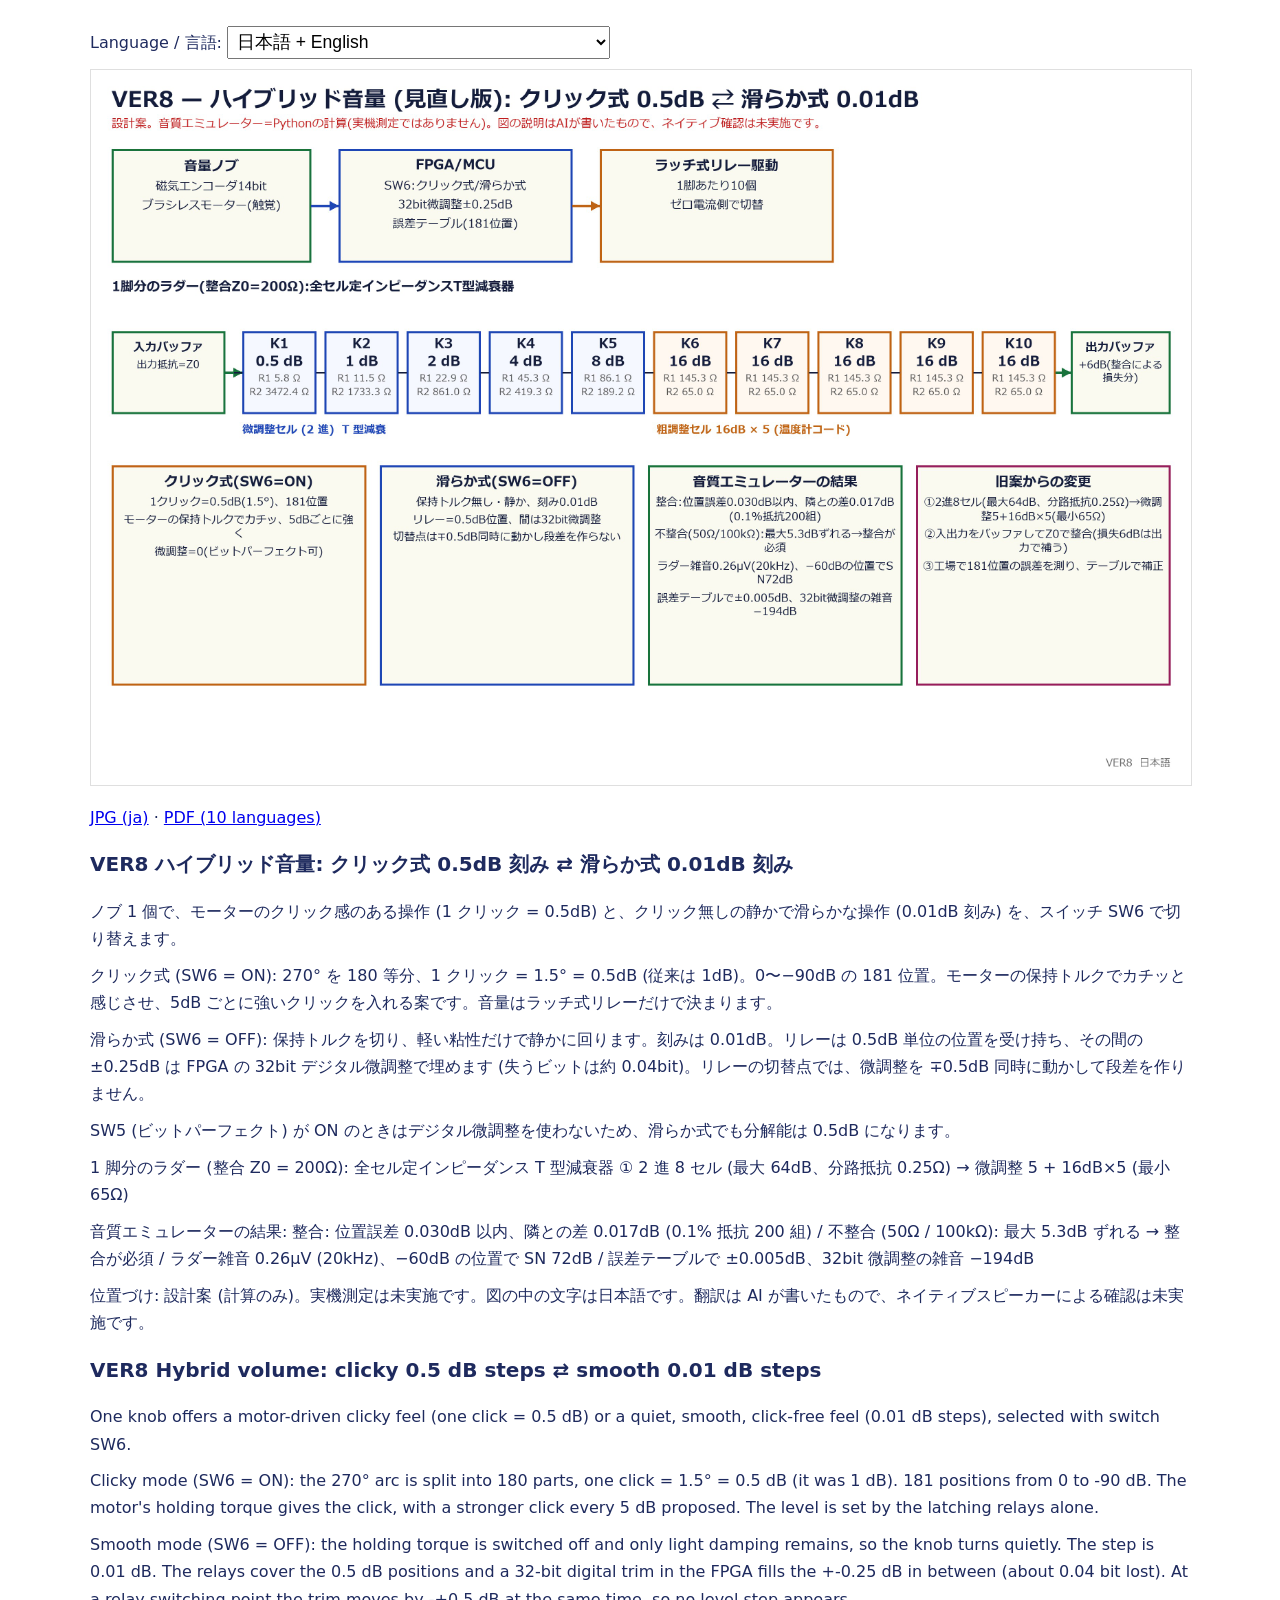
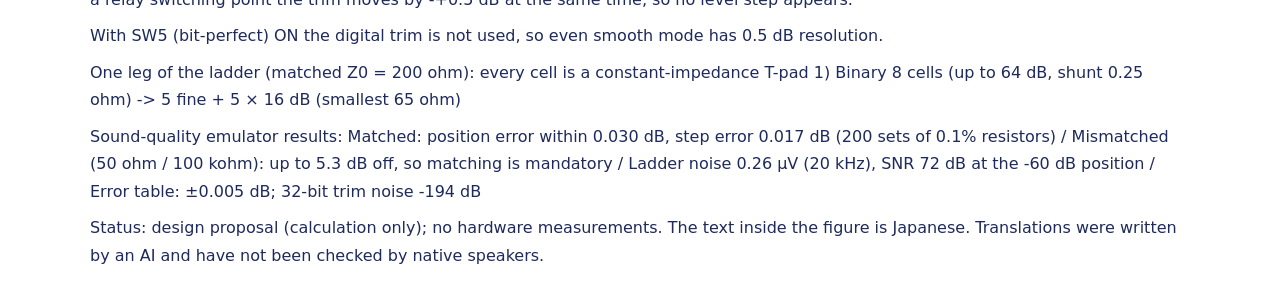
==== commit 2409f45c: "analog-amp: 言語表記 イラン（ペルシャ） Co-Authored-By: Claude Sonnet 5.5 <noreply@anthropic.com>" ====
--- a/analog-amp/ver8-volume.html
+++ b/analog-amp/ver8-volume.html
@@ -3,7 +3,7 @@
 <style>:root{--bg:#fff;--fg:#1e2a5e}@media(prefers-color-scheme:dark){:root{--bg:#14172a;--fg:#e6e9ff}}
 body{margin:0 auto;max-width:1100px;padding:16px;background:var(--bg);color:var(--fg);font:16px/1.7 system-ui,"Meiryo",sans-serif}
 img{max-width:100%;height:auto;border:1px solid #8884}select{font-size:1.1rem;padding:.3rem}h2{font-size:1.25rem}p{margin:.6rem 0}section{margin-top:1rem}</style></head><body>
-<p><label>Language / 言語: <select id="sel"><option value="default">日本語 + English</option><option value="ja">日本語</option><option value="en">English</option><option value="de">Deutsch</option><option value="ru">Русский</option><option value="uk">Українська</option><option value="it">Italiano</option><option value="fr">Français</option><option value="es">Español</option><option value="ar">العربية</option><option value="fa">فارسی</option></select></label></p>
+<p><label>Language / 言語: <select id="sel"><option value="default">日本語 + English</option><option value="ja">日本語</option><option value="en">English</option><option value="de">Deutsch</option><option value="ru">Русский</option><option value="uk">Українська</option><option value="it">Italiano</option><option value="fr">Français</option><option value="es">Español</option><option value="ar">العربية</option><option value="fa">イラン（ペルシャ）/ Iran (Persia) — فارسی</option></select></label></p>
 <p><img id="fig" data-base="ver8-volume-" alt="VER8 hybrid volume schematic"></p>
 <p><a id="dl1" href="#">JPG</a> · <a href="ver8-volume-10lang.pdf">PDF (10 languages)</a></p>
 <section lang="ja" id="ja" hidden><h2>VER8 ハイブリッド音量: クリック式 0.5dB 刻み ⇄ 滑らか式 0.01dB 刻み</h2><p>ノブ 1 個で、モーターのクリック感のある操作 (1 クリック = 0.5dB) と、クリック無しの静かで滑らかな操作 (0.01dB 刻み) を、スイッチ SW6 で切り替えます。</p><p>クリック式 (SW6 = ON): 270° を 180 等分、1 クリック = 1.5° = 0.5dB (従来は 1dB)。0〜−90dB の 181 位置。モーターの保持トルクでカチッと感じさせ、5dB ごとに強いクリックを入れる案です。音量はラッチ式リレーだけで決まります。</p><p>滑らか式 (SW6 = OFF): 保持トルクを切り、軽い粘性だけで静かに回ります。刻みは 0.01dB。リレーは 0.5dB 単位の位置を受け持ち、その間の ±0.25dB は FPGA の 32bit デジタル微調整で埋めます (失うビットは約 0.04bit)。リレーの切替点では、微調整を ∓0.5dB 同時に動かして段差を作りません。</p><p>SW5 (ビットパーフェクト) が ON のときはデジタル微調整を使わないため、滑らか式でも分解能は 0.5dB になります。</p><p>1 脚分のラダー (整合 Z0 = 200Ω): 全セル定インピーダンス T 型減衰器 ① 2 進 8 セル (最大 64dB、分路抵抗 0.25Ω) → 微調整 5 + 16dB×5 (最小 65Ω)</p><p>音質エミュレーターの結果: 整合: 位置誤差 0.030dB 以内、隣との差 0.017dB (0.1% 抵抗 200 組) / 不整合 (50Ω / 100kΩ): 最大 5.3dB ずれる → 整合が必須 / ラダー雑音 0.26µV (20kHz)、−60dB の位置で SN 72dB / 誤差テーブルで ±0.005dB、32bit 微調整の雑音 −194dB</p><p>位置づけ: 設計案 (計算のみ)。実機測定は未実施です。図の中の文字は日本語です。翻訳は AI が書いたもので、ネイティブスピーカーによる確認は未実施です。</p></section>
